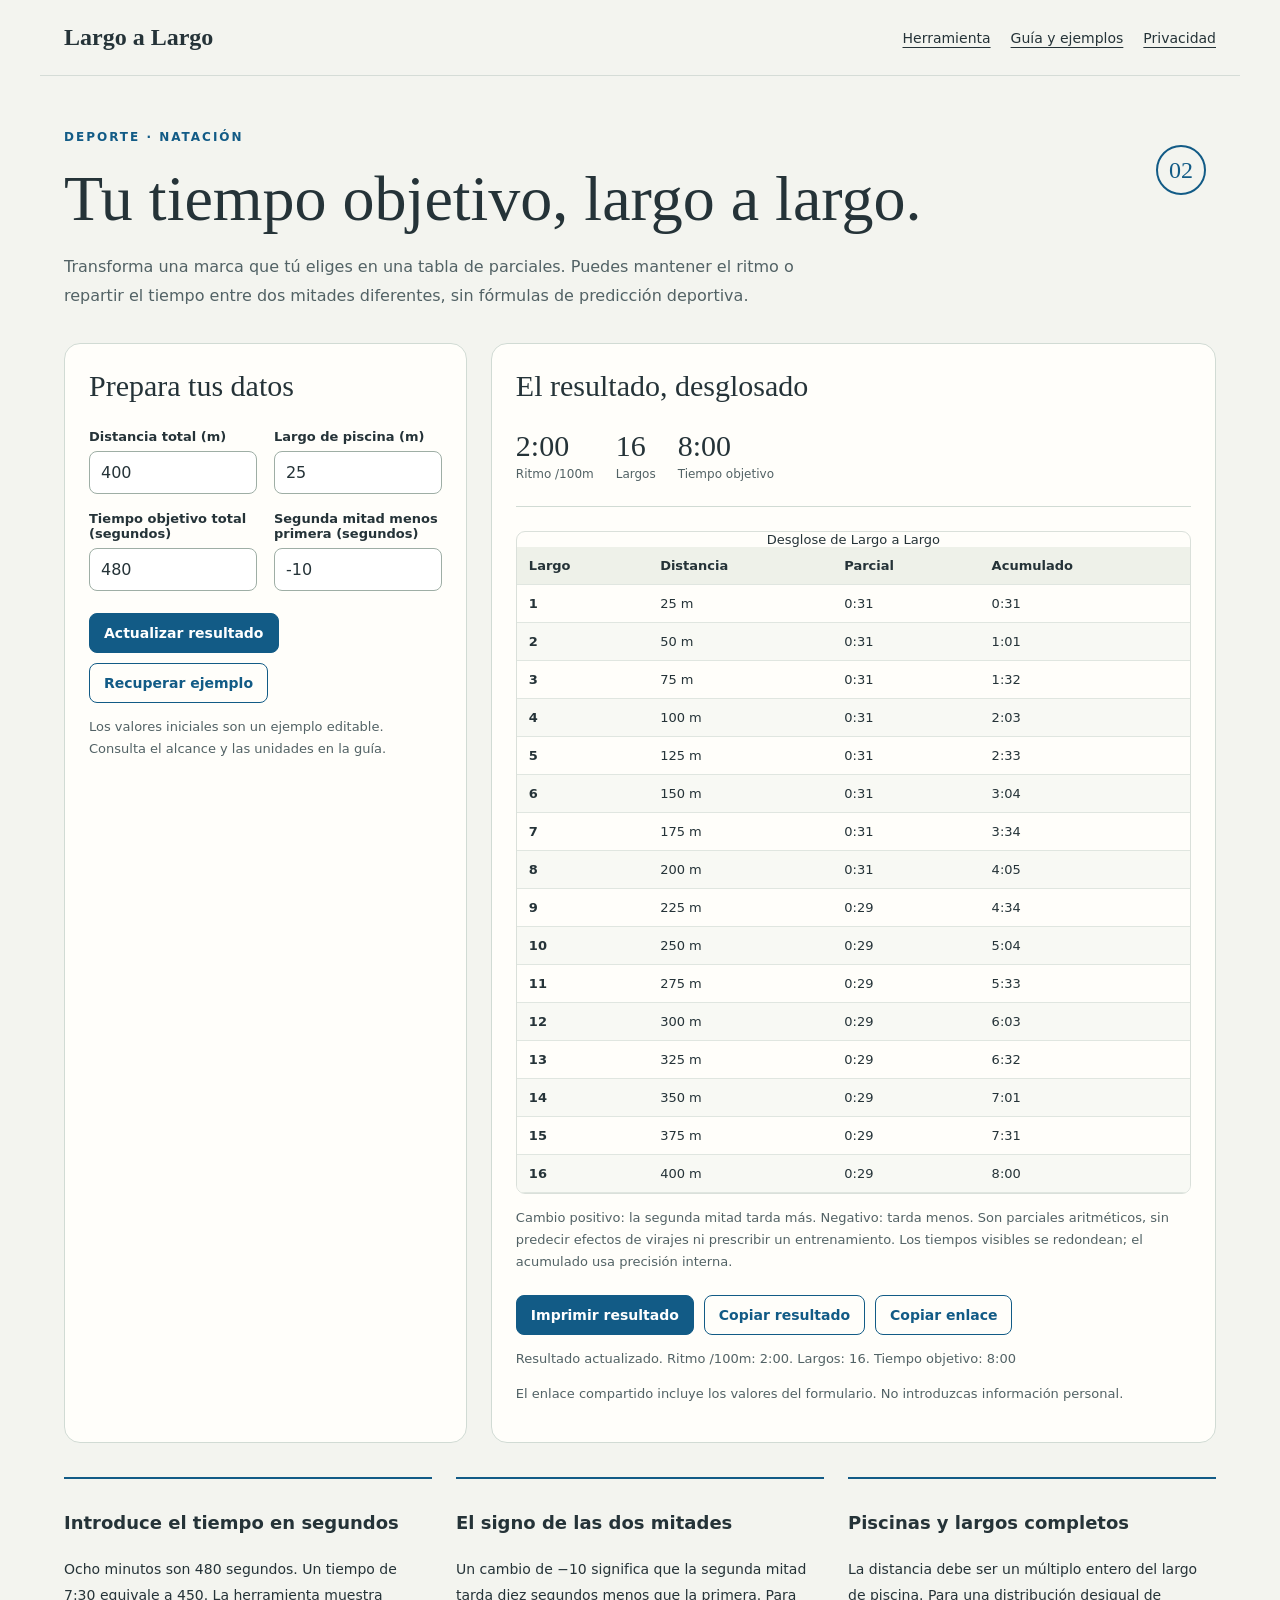
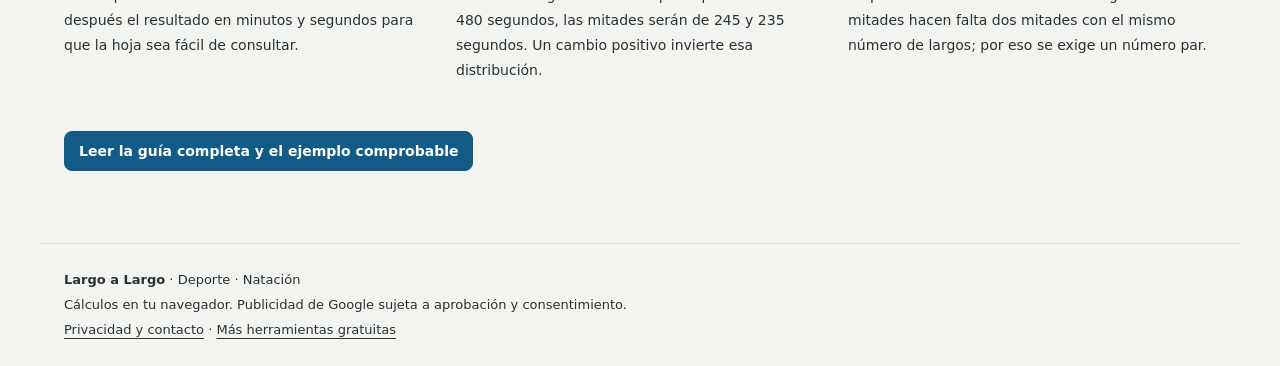
==== index.html @ 36889a84 "Publicar Largo a Largo completa" ====
<!doctype html><html lang="es"><head><meta charset="utf-8"><meta name="viewport" content="width=device-width,initial-scale=1"><meta name="theme-color" content="#125b86"><title>Calculadora de parciales de natación por largo y dos mitades | Largo a Largo</title><meta name="description" content="Convierte un tiempo objetivo de natación en parciales por largo de piscina. Reparte las dos mitades a ritmos distintos y prepara una tabla imprimible."><link rel="canonical" href="https://ilga25.github.io/largo-a-largo/"><link rel="icon" href="favicon.svg" type="image/svg+xml"><link rel="stylesheet" href="style.css"><style>:root{--accent:#125b86}</style><script async src="https://pagead2.googlesyndication.com/pagead/js/adsbygoogle.js?client=ca-pub-2632653491273997" crossorigin="anonymous"></script><script src="privacy-options.js" defer></script><script src="math.js" defer></script><script src="app.js" defer></script><script id="tool-config" type="application/json">{"slug": "largo-a-largo", "name": "Largo a Largo", "kind": "swim", "category": "Deporte · Natación", "color": "#125b86", "title": "Calculadora de parciales de natación por largo y dos mitades", "description": "Convierte un tiempo objetivo de natación en parciales por largo de piscina. Reparte las dos mitades a ritmos distintos y prepara una tabla imprimible.", "hero": "Tu tiempo objetivo, largo a largo.", "intro": "Transforma una marca que tú eliges en una tabla de parciales. Puedes mantener el ritmo o repartir el tiempo entre dos mitades diferentes, sin fórmulas de predicción deportiva.", "fields": [["distance", "Distancia total (m)", 400, 25, 10000, 25], ["pool", "Largo de piscina (m)", 25, 10, 100, 1], ["seconds", "Tiempo objetivo total (segundos)", 480, 10, 36000, 1], ["change", "Segunda mitad menos primera (segundos)", -10, -50, 50, 1]], "guide": [["Introduce el tiempo en segundos", "Ocho minutos son 480 segundos. Un tiempo de 7:30 equivale a 450. La herramienta muestra después el resultado en minutos y segundos para que la hoja sea fácil de consultar."], ["El signo de las dos mitades", "Un cambio de −10 significa que la segunda mitad tarda diez segundos menos que la primera. Para 480 segundos, las mitades serán de 245 y 235 segundos. Un cambio positivo invierte esa distribución."], ["Piscinas y largos completos", "La distancia debe ser un múltiplo entero del largo de piscina. Para una distribución desigual de mitades hacen falta dos mitades con el mismo número de largos; por eso se exige un número par."], ["Lo que no predice", "No convierte una marca entre piscina corta y larga, ni estima el efecto de virajes, salida, neopreno o fatiga. Tampoco recomienda intensidad o frecuencia de entrenamiento: solamente distribuye el tiempo que has introducido."], ["Ejemplo comprobable", "400 metros en ocho minutos dan un ritmo medio de 2:00 por 100 metros. En piscina de 25 metros son dieciséis largos. A ritmo uniforme cada largo dura treinta segundos y cada cien metros suma dos minutos."]]}</script><script type="application/ld+json">{"@context": "https://schema.org", "@type": "WebApplication", "name": "Largo a Largo", "url": "https://ilga25.github.io/largo-a-largo/", "description": "Convierte un tiempo objetivo de natación en parciales por largo de piscina. Reparte las dos mitades a ritmos distintos y prepara una tabla imprimible.", "inLanguage": "es", "operatingSystem": "Any", "applicationCategory": "UtilitiesApplication", "offers": {"@type": "Offer", "price": "0", "priceCurrency": "EUR"}}</script></head><body><a href="#main" class="skip">Saltar al contenido</a><header><a href="./">Largo a Largo</a><nav aria-label="Principal"><a href="./">Herramienta</a><a href="guia.html">Guía y ejemplos</a><a href="privacidad.html">Privacidad</a></nav></header><main id="main"><section class="hero"><div class="badge" aria-hidden="true">02</div><p class="eyebrow">Deporte · Natación</p><h1>Tu tiempo objetivo, largo a largo.</h1><p class="intro">Transforma una marca que tú eliges en una tabla de parciales. Puedes mantener el ritmo o repartir el tiempo entre dos mitades diferentes, sin fórmulas de predicción deportiva.</p></section><div class="workspace"><section class="panel inputs"><h2>Prepara tus datos</h2><form id="form"><div class="fields"><label class="field">Distancia total (m)<input id="distance" type="number" min="25" max="10000" step="25" value="400" required></label><label class="field">Largo de piscina (m)<input id="pool" type="number" min="10" max="100" step="1" value="25" required></label><label class="field">Tiempo objetivo total (segundos)<input id="seconds" type="number" min="10" max="36000" step="1" value="480" required></label><label class="field">Segunda mitad menos primera (segundos)<input id="change" type="number" min="-50" max="50" step="1" value="-10" required></label></div><div class="actions"><button type="submit">Actualizar resultado</button><button id="reset" class="secondary" type="button">Recuperar ejemplo</button></div></form><p class="small">Los valores iniciales son un ejemplo editable. Consulta el alcance y las unidades en la guía.</p></section><section class="panel output"><h2>El resultado, desglosado</h2><noscript>Activa JavaScript para utilizar la herramienta. La guía se puede consultar sin JavaScript.</noscript><p id="error" role="alert" hidden></p><div id="result"><div id="metrics" class="metrics"></div><div class="table-wrap"><table><caption>Desglose de Largo a Largo</caption><thead><tr id="head-row"></tr></thead><tbody id="body-rows"></tbody></table></div><p id="note" class="small"></p></div><div class="actions"><button id="print" type="button">Imprimir resultado</button><button id="copy" type="button" class="secondary">Copiar resultado</button><button id="share" type="button" class="secondary">Copiar enlace</button></div><p id="feedback" role="status" class="small"></p><textarea id="copy-field" aria-label="Contenido para copiar" readonly hidden></textarea><p id="status" role="status" class="small"></p><p class="small share-note">El enlace compartido incluye los valores del formulario. No introduzcas información personal.</p></section></div><section class="cards"><article><h3>Introduce el tiempo en segundos</h3><p>Ocho minutos son 480 segundos. Un tiempo de 7:30 equivale a 450. La herramienta muestra después el resultado en minutos y segundos para que la hoja sea fácil de consultar.</p></article><article><h3>El signo de las dos mitades</h3><p>Un cambio de −10 significa que la segunda mitad tarda diez segundos menos que la primera. Para 480 segundos, las mitades serán de 245 y 235 segundos. Un cambio positivo invierte esa distribución.</p></article><article><h3>Piscinas y largos completos</h3><p>La distancia debe ser un múltiplo entero del largo de piscina. Para una distribución desigual de mitades hacen falta dos mitades con el mismo número de largos; por eso se exige un número par.</p></article></section><p class="guide-link"><a class="button" href="guia.html">Leer la guía completa y el ejemplo comprobable</a></p></main><footer><strong>Largo a Largo</strong> · Deporte · Natación<br>Cálculos en tu navegador. Publicidad de Google sujeta a aprobación y consentimiento.<br><a href="privacidad.html">Privacidad y contacto</a> · <a href="https://ilga25.github.io/herramientas.html">Más herramientas gratuitas</a><div><button type="button" id="privacy-options" class="secondary" hidden>Opciones de privacidad</button></div></footer></body></html>
---- style.css ----
:root{font-family:system-ui,sans-serif;color:#253338;background:#f3f4ef;font-synthesis:none;--accent:#155e63}*{box-sizing:border-box}body{margin:0}a{color:inherit;text-underline-offset:4px}header,main,footer{max-width:1200px;margin:auto;padding:24px}header{display:flex;justify-content:space-between;align-items:center;gap:20px;border-bottom:1px solid #d5dcd7}header>a{font:700 24px Georgia,serif;text-decoration:none}nav{display:flex;flex-wrap:wrap;gap:20px;font-size:14px}.eyebrow{text-transform:uppercase;letter-spacing:2px;font-size:12px;color:var(--accent);font-weight:750;margin-top:30px}h1{font:clamp(40px,5vw,65px)/1.08 Georgia,serif;font-weight:400;max-width:900px;margin:20px 0}h2{font:30px/1.2 Georgia,serif}h3{font-size:18px}.intro{max-width:760px;line-height:1.8;color:#526265}.hero{position:relative;padding-right:70px}.badge{position:absolute;right:10px;top:15px;width:50px;height:50px;border:2px solid var(--accent);color:var(--accent);border-radius:50%;display:grid;place-items:center;font:24px Georgia,serif}.workspace{display:grid;grid-template-columns:minmax(300px,.75fr) minmax(430px,1.35fr);gap:24px;margin:32px 0}.panel{min-width:0;background:#fffefa;border:1px solid #d1dbd4;border-radius:16px;padding:24px}.panel h2{margin-top:0}.fields{display:grid;grid-template-columns:1fr 1fr;gap:17px}.field{font-size:13px;font-weight:650;display:block}.field input,.field select,.field textarea{display:block;width:100%;min-width:0;margin:7px 0 0;border:1px solid #9eaea5;border-radius:8px;background:white;font:16px system-ui;color:#253338;padding:11px}.field textarea{min-height:240px;resize:vertical;font:14px/1.6 ui-monospace,monospace}.text-field{grid-column:1/-1}input:focus,textarea:focus,button:focus-visible{outline:3px solid color-mix(in srgb,var(--accent) 35%,white);outline-offset:2px}.actions{display:flex;gap:10px;flex-wrap:wrap;margin-top:22px}button,.button{border:1px solid var(--accent);border-radius:8px;background:var(--accent);color:white;padding:11px 14px;font:600 14px system-ui;cursor:pointer;text-decoration:none;display:inline-block}button.secondary{background:transparent;color:var(--accent)}button:disabled{opacity:.45;cursor:default}.small{font-size:13px;line-height:1.7;color:#526265}.metrics{display:flex;flex-wrap:wrap;gap:22px;padding:0 0 24px;border-bottom:1px solid #d1dbd4;margin-bottom:24px}.metrics div{max-width:100%}.metrics strong{display:block;font:30px Georgia,serif;overflow-wrap:anywhere}.metrics span{font-size:12px;color:#526265}.table-wrap{overflow:auto;max-height:680px;border:1px solid #dae0da;border-radius:9px}table{border-collapse:collapse;width:100%;font-size:13px}th,td{border-bottom:1px solid #e0e6e0;padding:11px 12px;text-align:left;vertical-align:top}thead{background:#eef1e9;position:sticky;top:0}tbody th{font-weight:600}tbody tr:nth-child(even){background:#f8f9f4}td{white-space:pre-wrap;overflow-wrap:anywhere;max-width:500px}#error{background:#fbece3;color:#833e20;border-left:4px solid #af5b32;padding:18px;line-height:1.6}#copy-field{width:100%;min-height:100px;font:13px monospace}.reading{max-width:790px;line-height:1.85}.reading h2{margin-top:34px}.cards{display:grid;grid-template-columns:repeat(3,1fr);gap:24px;margin:34px 0}.cards article{border-top:2px solid var(--accent);padding-top:10px;font-size:14px;line-height:1.8}footer{border-top:1px solid #d5dcd7;margin-top:32px;font-size:13px;line-height:1.9}.skip{position:absolute;top:-100px}.skip:focus{top:10px;background:white;padding:14px;z-index:10}[hidden]{display:none!important}.prompt-tool .workspace{grid-template-columns:1fr}.prompt-tool .fields{grid-template-columns:1fr 1fr}.prompt-tool .text-field{grid-column:auto}.prompt-tool .table-wrap td:last-child{min-width:280px;max-width:750px;font-family:ui-monospace,monospace}.prompt-tool .table-wrap{max-height:800px}@media(max-width:850px){.workspace{grid-template-columns:1fr}.cards{grid-template-columns:1fr}.prompt-tool .fields{grid-template-columns:1fr}.hero{padding-right:0}.badge{display:none}header{align-items:flex-start;flex-direction:column}h1{font-size:43px}}@media(max-width:420px){header,main,footer{padding:18px}.panel{padding:17px}.fields{grid-template-columns:1fr}nav{gap:14px}}@media print{body{background:white}header,footer,.hero,.inputs,.actions,.small.share-note,.cards,#feedback,#copy-field,.guide-link{display:none}.workspace{display:block}.panel{border:0;padding:0}.table-wrap{max-height:none;overflow:visible;border:0}thead{position:static}tr{break-inside:avoid}table{font-size:10px}main{padding:0}.metrics strong{font-size:24px}}
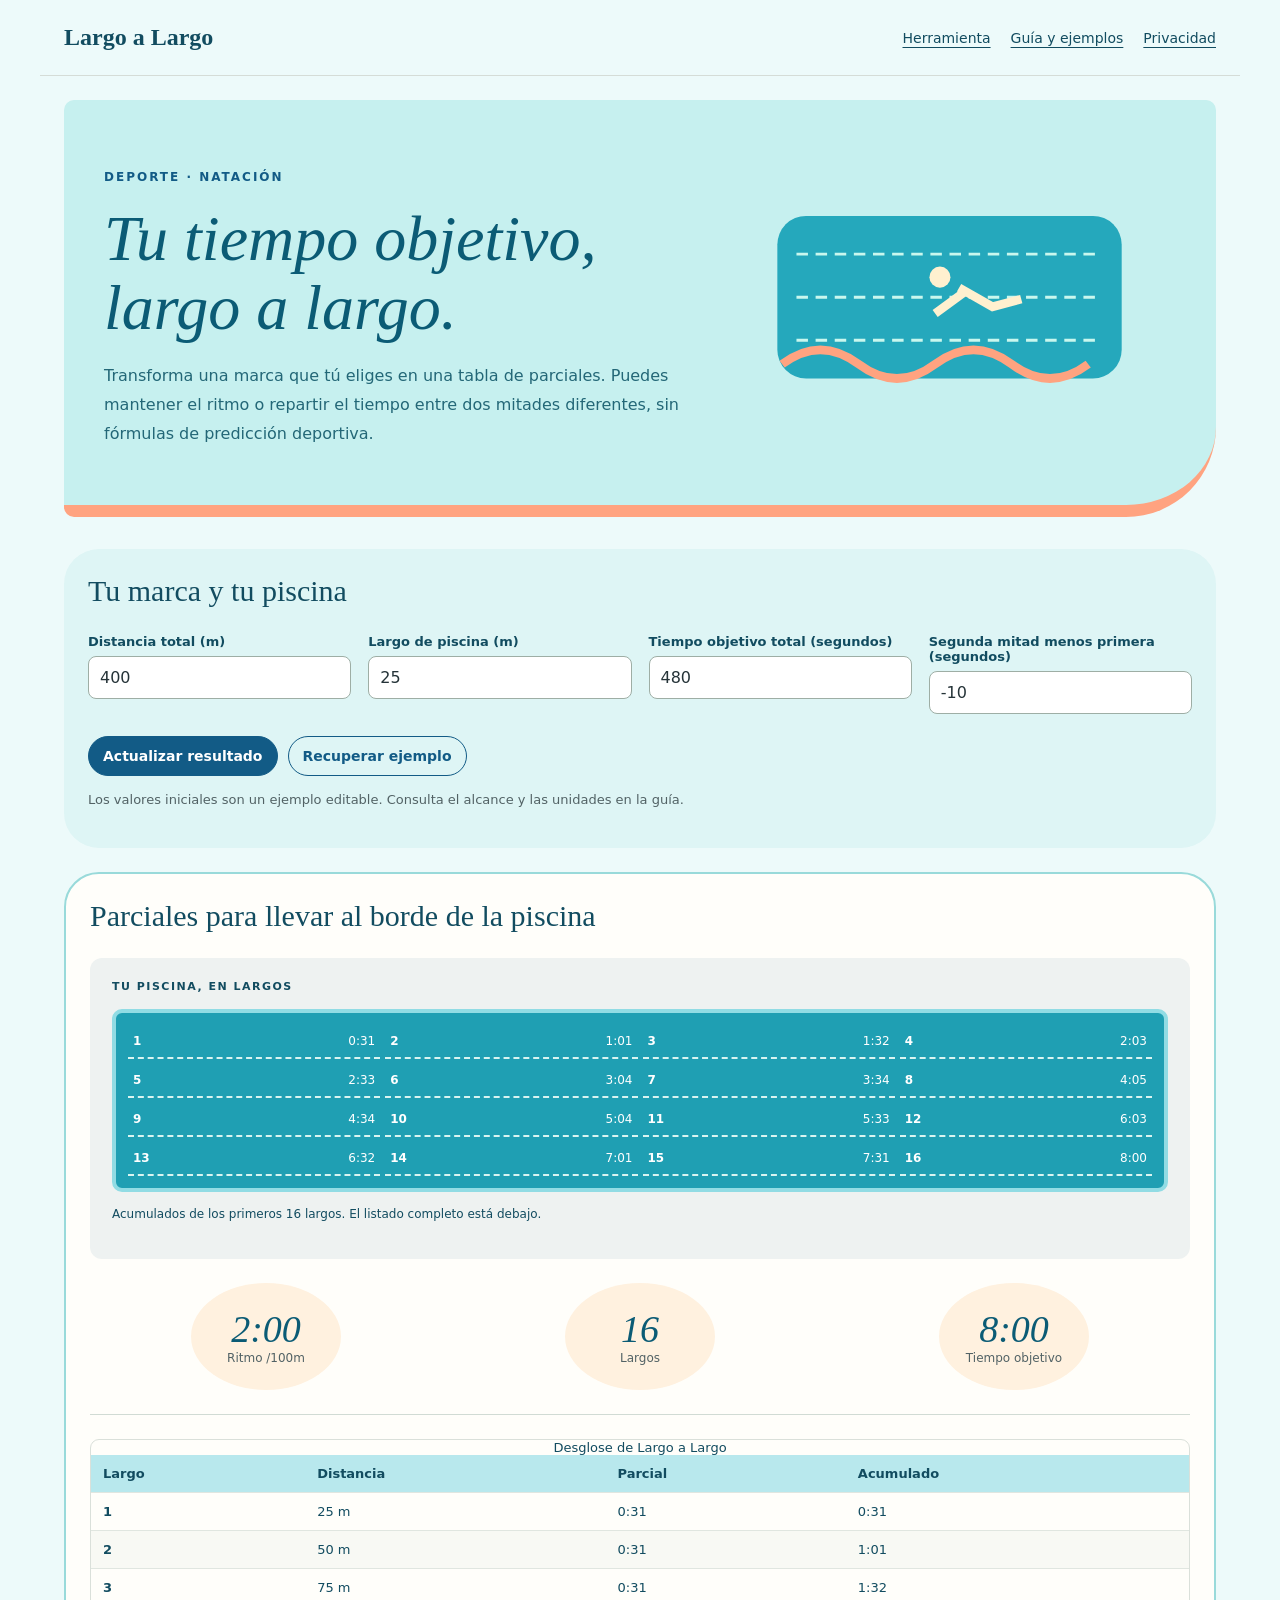
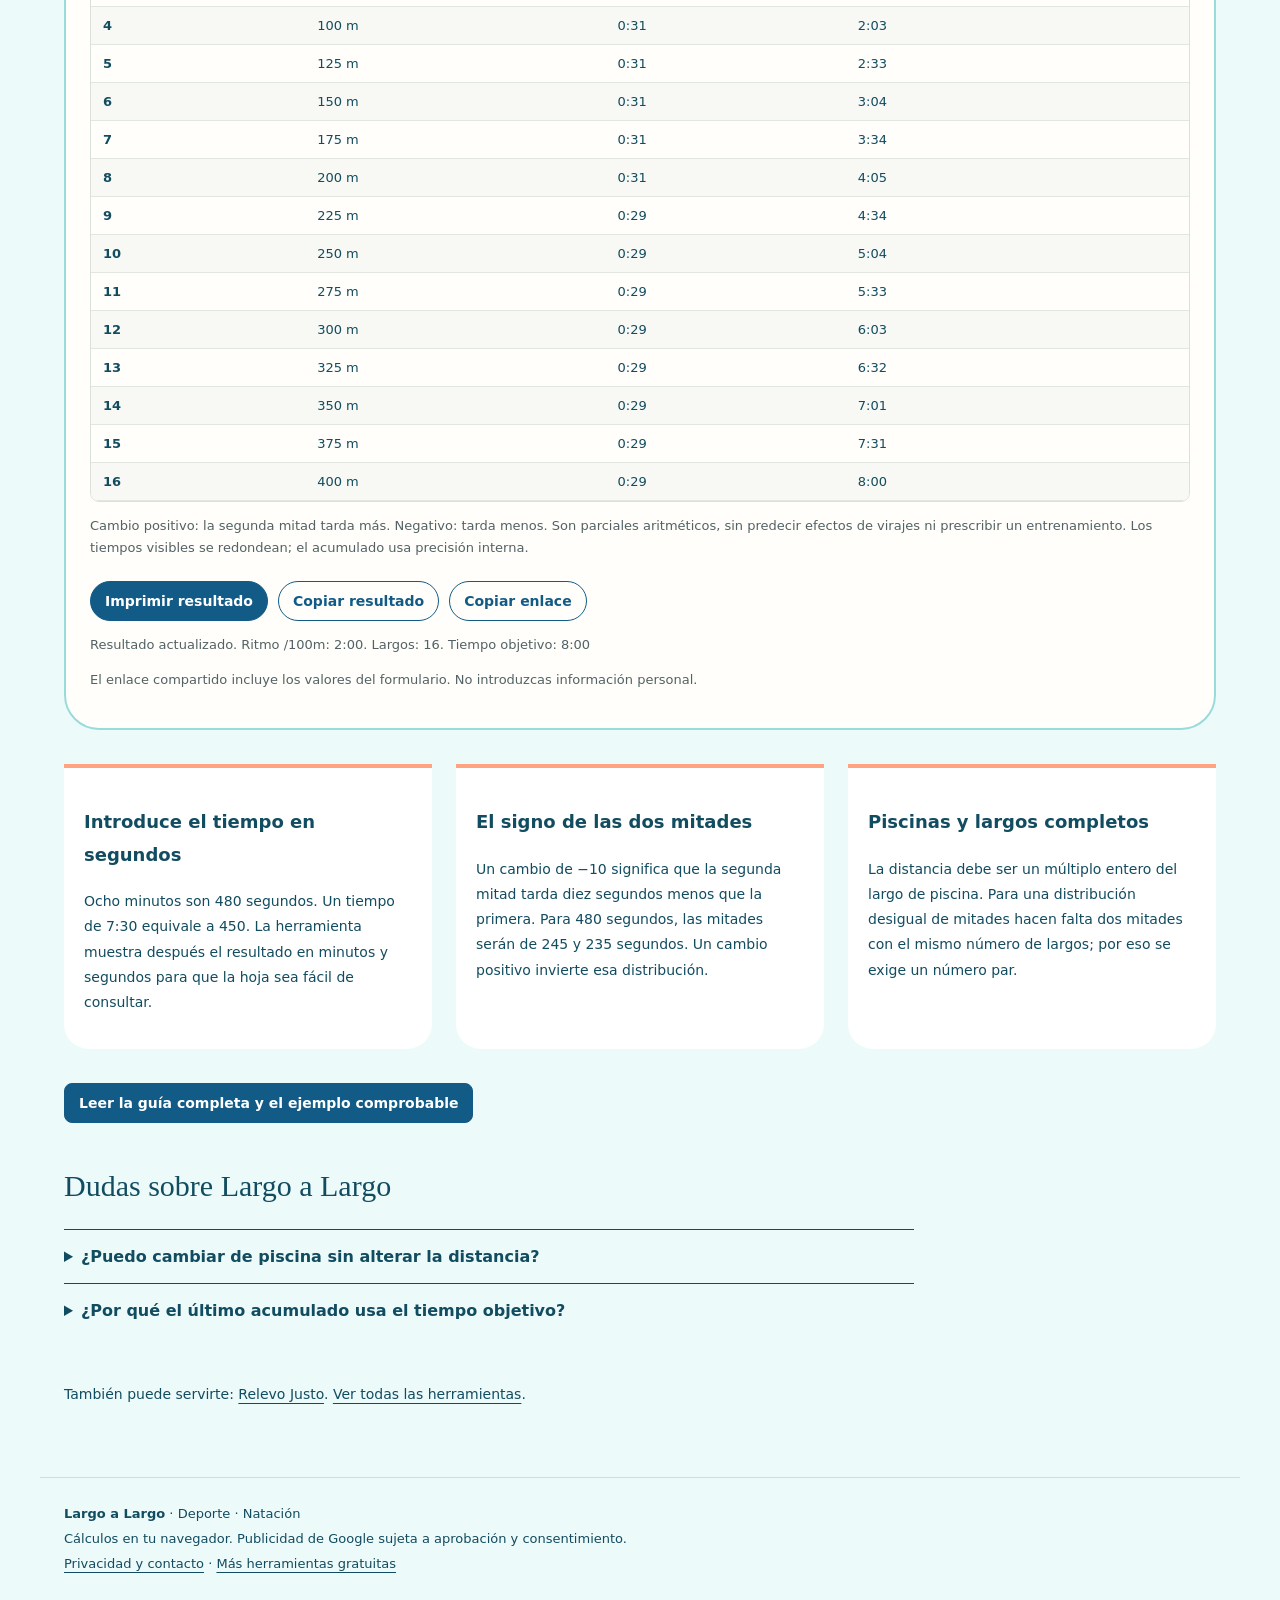
==== commit 510720b0: "Identidad visual y SEO de Largo a Largo" ====
--- a/index.html
+++ b/index.html
@@ -1 +1 @@
-<!doctype html><html lang="es"><head><meta charset="utf-8"><meta name="viewport" content="width=device-width,initial-scale=1"><meta name="theme-color" content="#125b86"><title>Calculadora de parciales de natación por largo y dos mitades | Largo a Largo</title><meta name="description" content="Convierte un tiempo objetivo de natación en parciales por largo de piscina. Reparte las dos mitades a ritmos distintos y prepara una tabla imprimible."><link rel="canonical" href="https://ilga25.github.io/largo-a-largo/"><link rel="icon" href="favicon.svg" type="image/svg+xml"><link rel="stylesheet" href="style.css"><style>:root{--accent:#125b86}</style><script async src="https://pagead2.googlesyndication.com/pagead/js/adsbygoogle.js?client=ca-pub-2632653491273997" crossorigin="anonymous"></script><script src="privacy-options.js" defer></script><script src="math.js" defer></script><script src="app.js" defer></script><script id="tool-config" type="application/json">{"slug": "largo-a-largo", "name": "Largo a Largo", "kind": "swim", "category": "Deporte · Natación", "color": "#125b86", "title": "Calculadora de parciales de natación por largo y dos mitades", "description": "Convierte un tiempo objetivo de natación en parciales por largo de piscina. Reparte las dos mitades a ritmos distintos y prepara una tabla imprimible.", "hero": "Tu tiempo objetivo, largo a largo.", "intro": "Transforma una marca que tú eliges en una tabla de parciales. Puedes mantener el ritmo o repartir el tiempo entre dos mitades diferentes, sin fórmulas de predicción deportiva.", "fields": [["distance", "Distancia total (m)", 400, 25, 10000, 25], ["pool", "Largo de piscina (m)", 25, 10, 100, 1], ["seconds", "Tiempo objetivo total (segundos)", 480, 10, 36000, 1], ["change", "Segunda mitad menos primera (segundos)", -10, -50, 50, 1]], "guide": [["Introduce el tiempo en segundos", "Ocho minutos son 480 segundos. Un tiempo de 7:30 equivale a 450. La herramienta muestra después el resultado en minutos y segundos para que la hoja sea fácil de consultar."], ["El signo de las dos mitades", "Un cambio de −10 significa que la segunda mitad tarda diez segundos menos que la primera. Para 480 segundos, las mitades serán de 245 y 235 segundos. Un cambio positivo invierte esa distribución."], ["Piscinas y largos completos", "La distancia debe ser un múltiplo entero del largo de piscina. Para una distribución desigual de mitades hacen falta dos mitades con el mismo número de largos; por eso se exige un número par."], ["Lo que no predice", "No convierte una marca entre piscina corta y larga, ni estima el efecto de virajes, salida, neopreno o fatiga. Tampoco recomienda intensidad o frecuencia de entrenamiento: solamente distribuye el tiempo que has introducido."], ["Ejemplo comprobable", "400 metros en ocho minutos dan un ritmo medio de 2:00 por 100 metros. En piscina de 25 metros son dieciséis largos. A ritmo uniforme cada largo dura treinta segundos y cada cien metros suma dos minutos."]]}</script><script type="application/ld+json">{"@context": "https://schema.org", "@type": "WebApplication", "name": "Largo a Largo", "url": "https://ilga25.github.io/largo-a-largo/", "description": "Convierte un tiempo objetivo de natación en parciales por largo de piscina. Reparte las dos mitades a ritmos distintos y prepara una tabla imprimible.", "inLanguage": "es", "operatingSystem": "Any", "applicationCategory": "UtilitiesApplication", "offers": {"@type": "Offer", "price": "0", "priceCurrency": "EUR"}}</script></head><body><a href="#main" class="skip">Saltar al contenido</a><header><a href="./">Largo a Largo</a><nav aria-label="Principal"><a href="./">Herramienta</a><a href="guia.html">Guía y ejemplos</a><a href="privacidad.html">Privacidad</a></nav></header><main id="main"><section class="hero"><div class="badge" aria-hidden="true">02</div><p class="eyebrow">Deporte · Natación</p><h1>Tu tiempo objetivo, largo a largo.</h1><p class="intro">Transforma una marca que tú eliges en una tabla de parciales. Puedes mantener el ritmo o repartir el tiempo entre dos mitades diferentes, sin fórmulas de predicción deportiva.</p></section><div class="workspace"><section class="panel inputs"><h2>Prepara tus datos</h2><form id="form"><div class="fields"><label class="field">Distancia total (m)<input id="distance" type="number" min="25" max="10000" step="25" value="400" required></label><label class="field">Largo de piscina (m)<input id="pool" type="number" min="10" max="100" step="1" value="25" required></label><label class="field">Tiempo objetivo total (segundos)<input id="seconds" type="number" min="10" max="36000" step="1" value="480" required></label><label class="field">Segunda mitad menos primera (segundos)<input id="change" type="number" min="-50" max="50" step="1" value="-10" required></label></div><div class="actions"><button type="submit">Actualizar resultado</button><button id="reset" class="secondary" type="button">Recuperar ejemplo</button></div></form><p class="small">Los valores iniciales son un ejemplo editable. Consulta el alcance y las unidades en la guía.</p></section><section class="panel output"><h2>El resultado, desglosado</h2><noscript>Activa JavaScript para utilizar la herramienta. La guía se puede consultar sin JavaScript.</noscript><p id="error" role="alert" hidden></p><div id="result"><div id="metrics" class="metrics"></div><div class="table-wrap"><table><caption>Desglose de Largo a Largo</caption><thead><tr id="head-row"></tr></thead><tbody id="body-rows"></tbody></table></div><p id="note" class="small"></p></div><div class="actions"><button id="print" type="button">Imprimir resultado</button><button id="copy" type="button" class="secondary">Copiar resultado</button><button id="share" type="button" class="secondary">Copiar enlace</button></div><p id="feedback" role="status" class="small"></p><textarea id="copy-field" aria-label="Contenido para copiar" readonly hidden></textarea><p id="status" role="status" class="small"></p><p class="small share-note">El enlace compartido incluye los valores del formulario. No introduzcas información personal.</p></section></div><section class="cards"><article><h3>Introduce el tiempo en segundos</h3><p>Ocho minutos son 480 segundos. Un tiempo de 7:30 equivale a 450. La herramienta muestra después el resultado en minutos y segundos para que la hoja sea fácil de consultar.</p></article><article><h3>El signo de las dos mitades</h3><p>Un cambio de −10 significa que la segunda mitad tarda diez segundos menos que la primera. Para 480 segundos, las mitades serán de 245 y 235 segundos. Un cambio positivo invierte esa distribución.</p></article><article><h3>Piscinas y largos completos</h3><p>La distancia debe ser un múltiplo entero del largo de piscina. Para una distribución desigual de mitades hacen falta dos mitades con el mismo número de largos; por eso se exige un número par.</p></article></section><p class="guide-link"><a class="button" href="guia.html">Leer la guía completa y el ejemplo comprobable</a></p></main><footer><strong>Largo a Largo</strong> · Deporte · Natación<br>Cálculos en tu navegador. Publicidad de Google sujeta a aprobación y consentimiento.<br><a href="privacidad.html">Privacidad y contacto</a> · <a href="https://ilga25.github.io/herramientas.html">Más herramientas gratuitas</a><div><button type="button" id="privacy-options" class="secondary" hidden>Opciones de privacidad</button></div></footer></body></html>+<!doctype html><html lang="es"><head><meta charset="utf-8"><meta name="viewport" content="width=device-width,initial-scale=1"><meta name="theme-color" content="#125b86"><title>Calculadora de parciales de natación por largo y dos mitades | Largo a Largo</title><meta name="description" content="Convierte un tiempo objetivo de natación en parciales por largo de piscina. Reparte las dos mitades a ritmos distintos y prepara una tabla imprimible."><link rel="canonical" href="https://ilga25.github.io/largo-a-largo/"><link rel="icon" href="favicon.svg" type="image/svg+xml"><link rel="stylesheet" href="style.css"><style>:root{--accent:#125b86}</style><script async src="https://pagead2.googlesyndication.com/pagead/js/adsbygoogle.js?client=ca-pub-2632653491273997" crossorigin="anonymous"></script><script src="privacy-options.js" defer></script><script src="math.js" defer></script><script src="app.js" defer></script><script id="tool-config" type="application/json">{"slug": "largo-a-largo", "name": "Largo a Largo", "kind": "swim", "category": "Deporte · Natación", "color": "#125b86", "title": "Calculadora de parciales de natación por largo y dos mitades", "description": "Convierte un tiempo objetivo de natación en parciales por largo de piscina. Reparte las dos mitades a ritmos distintos y prepara una tabla imprimible.", "hero": "Tu tiempo objetivo, largo a largo.", "intro": "Transforma una marca que tú eliges en una tabla de parciales. Puedes mantener el ritmo o repartir el tiempo entre dos mitades diferentes, sin fórmulas de predicción deportiva.", "fields": [["distance", "Distancia total (m)", 400, 25, 10000, 25], ["pool", "Largo de piscina (m)", 25, 10, 100, 1], ["seconds", "Tiempo objetivo total (segundos)", 480, 10, 36000, 1], ["change", "Segunda mitad menos primera (segundos)", -10, -50, 50, 1]], "guide": [["Introduce el tiempo en segundos", "Ocho minutos son 480 segundos. Un tiempo de 7:30 equivale a 450. La herramienta muestra después el resultado en minutos y segundos para que la hoja sea fácil de consultar."], ["El signo de las dos mitades", "Un cambio de −10 significa que la segunda mitad tarda diez segundos menos que la primera. Para 480 segundos, las mitades serán de 245 y 235 segundos. Un cambio positivo invierte esa distribución."], ["Piscinas y largos completos", "La distancia debe ser un múltiplo entero del largo de piscina. Para una distribución desigual de mitades hacen falta dos mitades con el mismo número de largos; por eso se exige un número par."], ["Lo que no predice", "No convierte una marca entre piscina corta y larga, ni estima el efecto de virajes, salida, neopreno o fatiga. Tampoco recomienda intensidad o frecuencia de entrenamiento: solamente distribuye el tiempo que has introducido."], ["Ejemplo comprobable", "400 metros en ocho minutos dan un ritmo medio de 2:00 por 100 metros. En piscina de 25 metros son dieciséis largos. A ritmo uniforme cada largo dura treinta segundos y cada cien metros suma dos minutos."]]}</script><script type="application/ld+json">{"@context": "https://schema.org", "@type": "WebApplication", "name": "Largo a Largo", "url": "https://ilga25.github.io/largo-a-largo/", "description": "Convierte un tiempo objetivo de natación en parciales por largo de piscina. Reparte las dos mitades a ritmos distintos y prepara una tabla imprimible.", "inLanguage": "es", "operatingSystem": "Any", "applicationCategory": "UtilitiesApplication", "offers": {"@type": "Offer", "price": "0", "priceCurrency": "EUR"}}</script><meta property="og:type" content="website"><meta property="og:locale" content="es_ES"><meta property="og:url" content="https://ilga25.github.io/largo-a-largo/"><meta property="og:title" content="Calculadora de parciales de natación por largo y dos mitades | Largo a Largo"><meta name="twitter:card" content="summary"><meta property="og:description" content="Convierte un tiempo objetivo de natación en parciales por largo de piscina. Reparte las dos mitades a ritmos distintos y prepara una tabla imprimible."></head><body class="theme-swim"><a href="#main" class="skip">Saltar al contenido</a><header><a href="./">Largo a Largo</a><nav aria-label="Principal"><a href="./">Herramienta</a><a href="guia.html">Guía y ejemplos</a><a href="privacidad.html">Privacidad</a></nav></header><main id="main"><section class="hero"><div class="hero-copy"><p class="eyebrow">Deporte · Natación</p><h1>Tu tiempo objetivo, largo a largo.</h1><p class="intro">Transforma una marca que tú eliges en una tabla de parciales. Puedes mantener el ritmo o repartir el tiempo entre dos mitades diferentes, sin fórmulas de predicción deportiva.</p></div><div class="brand-art" aria-hidden="true"><svg viewBox="0 0 400 230"><rect x="20" y="25" width="360" height="170" rx="30" fill="#25a8bc"/><path d="M40 65h320M40 110h320M40 155h320" stroke="#c9f7ee" stroke-width="3" stroke-dasharray="12 8"/><path d="M25 180q40-30 80 0t80 0t80 0t80 0" fill="none" stroke="#ffa380" stroke-width="9"/><circle cx="190" cy="89" r="11" fill="#fff0cf"/><path d="M210 100l35 20 30-8M215 105l-30 22" stroke="#fff0cf" stroke-width="9" fill="none"/></svg></div></section><div class="workspace"><section class="panel inputs"><h2>Tu marca y tu piscina</h2><form id="form"><div class="fields"><label class="field">Distancia total (m)<input id="distance" type="number" min="25" max="10000" step="25" value="400" required></label><label class="field">Largo de piscina (m)<input id="pool" type="number" min="10" max="100" step="1" value="25" required></label><label class="field">Tiempo objetivo total (segundos)<input id="seconds" type="number" min="10" max="36000" step="1" value="480" required></label><label class="field">Segunda mitad menos primera (segundos)<input id="change" type="number" min="-50" max="50" step="1" value="-10" required></label></div><div class="actions"><button type="submit">Actualizar resultado</button><button id="reset" class="secondary" type="button">Recuperar ejemplo</button></div></form><p class="small">Los valores iniciales son un ejemplo editable. Consulta el alcance y las unidades en la guía.</p></section><section class="panel output"><h2>Parciales para llevar al borde de la piscina</h2><noscript>Activa JavaScript para utilizar la herramienta. La guía se puede consultar sin JavaScript.</noscript><p id="error" role="alert" hidden></p><div id="result"><div id="feature-viz"></div><div id="metrics" class="metrics"></div><div class="table-wrap"><table><caption>Desglose de Largo a Largo</caption><thead><tr id="head-row"></tr></thead><tbody id="body-rows"></tbody></table></div><p id="note" class="small"></p></div><div class="actions"><button id="print" type="button">Imprimir resultado</button><button id="copy" type="button" class="secondary">Copiar resultado</button><button id="share" type="button" class="secondary">Copiar enlace</button></div><p id="feedback" role="status" class="small"></p><textarea id="copy-field" aria-label="Contenido para copiar" readonly hidden></textarea><p id="status" role="status" class="small"></p><p class="small share-note">El enlace compartido incluye los valores del formulario. No introduzcas información personal.</p></section></div><section class="cards"><article><h3>Introduce el tiempo en segundos</h3><p>Ocho minutos son 480 segundos. Un tiempo de 7:30 equivale a 450. La herramienta muestra después el resultado en minutos y segundos para que la hoja sea fácil de consultar.</p></article><article><h3>El signo de las dos mitades</h3><p>Un cambio de −10 significa que la segunda mitad tarda diez segundos menos que la primera. Para 480 segundos, las mitades serán de 245 y 235 segundos. Un cambio positivo invierte esa distribución.</p></article><article><h3>Piscinas y largos completos</h3><p>La distancia debe ser un múltiplo entero del largo de piscina. Para una distribución desigual de mitades hacen falta dos mitades con el mismo número de largos; por eso se exige un número par.</p></article></section><p class="guide-link"><a class="button" href="guia.html">Leer la guía completa y el ejemplo comprobable</a></p><!-- EXTRA IDENTIDAD --><section class="faq-custom"><h2>Dudas sobre Largo a Largo</h2><details><summary>¿Puedo cambiar de piscina sin alterar la distancia?</summary><p>Sí, si la distancia contiene largos completos. Los parciales se recalculan; no se predice una nueva marca.</p></details><details><summary>¿Por qué el último acumulado usa el tiempo objetivo?</summary><p>Los parciales se calculan con precisión interna. Cada tiempo visible se redondea, por lo que sumar los valores impresos puede dar una pequeña diferencia.</p></details></section><p class="related-tool">También puede servirte: <a href="https://ilga25.github.io/relevo-justo/">Relevo Justo</a>. <a href="https://ilga25.github.io/herramientas.html">Ver todas las herramientas</a>.</p><!-- FIN EXTRA IDENTIDAD --></main><footer><strong>Largo a Largo</strong> · Deporte · Natación<br>Cálculos en tu navegador. Publicidad de Google sujeta a aprobación y consentimiento.<br><a href="privacidad.html">Privacidad y contacto</a> · <a href="https://ilga25.github.io/herramientas.html">Más herramientas gratuitas</a><div><button type="button" id="privacy-options" class="secondary" hidden>Opciones de privacidad</button></div></footer></body></html>
--- a/style.css
+++ b/style.css
@@ -1 +1,10 @@
-:root{font-family:system-ui,sans-serif;color:#253338;background:#f3f4ef;font-synthesis:none;--accent:#155e63}*{box-sizing:border-box}body{margin:0}a{color:inherit;text-underline-offset:4px}header,main,footer{max-width:1200px;margin:auto;padding:24px}header{display:flex;justify-content:space-between;align-items:center;gap:20px;border-bottom:1px solid #d5dcd7}header>a{font:700 24px Georgia,serif;text-decoration:none}nav{display:flex;flex-wrap:wrap;gap:20px;font-size:14px}.eyebrow{text-transform:uppercase;letter-spacing:2px;font-size:12px;color:var(--accent);font-weight:750;margin-top:30px}h1{font:clamp(40px,5vw,65px)/1.08 Georgia,serif;font-weight:400;max-width:900px;margin:20px 0}h2{font:30px/1.2 Georgia,serif}h3{font-size:18px}.intro{max-width:760px;line-height:1.8;color:#526265}.hero{position:relative;padding-right:70px}.badge{position:absolute;right:10px;top:15px;width:50px;height:50px;border:2px solid var(--accent);color:var(--accent);border-radius:50%;display:grid;place-items:center;font:24px Georgia,serif}.workspace{display:grid;grid-template-columns:minmax(300px,.75fr) minmax(430px,1.35fr);gap:24px;margin:32px 0}.panel{min-width:0;background:#fffefa;border:1px solid #d1dbd4;border-radius:16px;padding:24px}.panel h2{margin-top:0}.fields{display:grid;grid-template-columns:1fr 1fr;gap:17px}.field{font-size:13px;font-weight:650;display:block}.field input,.field select,.field textarea{display:block;width:100%;min-width:0;margin:7px 0 0;border:1px solid #9eaea5;border-radius:8px;background:white;font:16px system-ui;color:#253338;padding:11px}.field textarea{min-height:240px;resize:vertical;font:14px/1.6 ui-monospace,monospace}.text-field{grid-column:1/-1}input:focus,textarea:focus,button:focus-visible{outline:3px solid color-mix(in srgb,var(--accent) 35%,white);outline-offset:2px}.actions{display:flex;gap:10px;flex-wrap:wrap;margin-top:22px}button,.button{border:1px solid var(--accent);border-radius:8px;background:var(--accent);color:white;padding:11px 14px;font:600 14px system-ui;cursor:pointer;text-decoration:none;display:inline-block}button.secondary{background:transparent;color:var(--accent)}button:disabled{opacity:.45;cursor:default}.small{font-size:13px;line-height:1.7;color:#526265}.metrics{display:flex;flex-wrap:wrap;gap:22px;padding:0 0 24px;border-bottom:1px solid #d1dbd4;margin-bottom:24px}.metrics div{max-width:100%}.metrics strong{display:block;font:30px Georgia,serif;overflow-wrap:anywhere}.metrics span{font-size:12px;color:#526265}.table-wrap{overflow:auto;max-height:680px;border:1px solid #dae0da;border-radius:9px}table{border-collapse:collapse;width:100%;font-size:13px}th,td{border-bottom:1px solid #e0e6e0;padding:11px 12px;text-align:left;vertical-align:top}thead{background:#eef1e9;position:sticky;top:0}tbody th{font-weight:600}tbody tr:nth-child(even){background:#f8f9f4}td{white-space:pre-wrap;overflow-wrap:anywhere;max-width:500px}#error{background:#fbece3;color:#833e20;border-left:4px solid #af5b32;padding:18px;line-height:1.6}#copy-field{width:100%;min-height:100px;font:13px monospace}.reading{max-width:790px;line-height:1.85}.reading h2{margin-top:34px}.cards{display:grid;grid-template-columns:repeat(3,1fr);gap:24px;margin:34px 0}.cards article{border-top:2px solid var(--accent);padding-top:10px;font-size:14px;line-height:1.8}footer{border-top:1px solid #d5dcd7;margin-top:32px;font-size:13px;line-height:1.9}.skip{position:absolute;top:-100px}.skip:focus{top:10px;background:white;padding:14px;z-index:10}[hidden]{display:none!important}.prompt-tool .workspace{grid-template-columns:1fr}.prompt-tool .fields{grid-template-columns:1fr 1fr}.prompt-tool .text-field{grid-column:auto}.prompt-tool .table-wrap td:last-child{min-width:280px;max-width:750px;font-family:ui-monospace,monospace}.prompt-tool .table-wrap{max-height:800px}@media(max-width:850px){.workspace{grid-template-columns:1fr}.cards{grid-template-columns:1fr}.prompt-tool .fields{grid-template-columns:1fr}.hero{padding-right:0}.badge{display:none}header{align-items:flex-start;flex-direction:column}h1{font-size:43px}}@media(max-width:420px){header,main,footer{padding:18px}.panel{padding:17px}.fields{grid-template-columns:1fr}nav{gap:14px}}@media print{body{background:white}header,footer,.hero,.inputs,.actions,.small.share-note,.cards,#feedback,#copy-field,.guide-link{display:none}.workspace{display:block}.panel{border:0;padding:0}.table-wrap{max-height:none;overflow:visible;border:0}thead{position:static}tr{break-inside:avoid}table{font-size:10px}main{padding:0}.metrics strong{font-size:24px}}
+:root{font-family:system-ui,sans-serif;color:#253338;background:#f3f4ef;font-synthesis:none;--accent:#155e63}*{box-sizing:border-box}body{margin:0}a{color:inherit;text-underline-offset:4px}header,main,footer{max-width:1200px;margin:auto;padding:24px}header{display:flex;justify-content:space-between;align-items:center;gap:20px;border-bottom:1px solid #d5dcd7}header>a{font:700 24px Georgia,serif;text-decoration:none}nav{display:flex;flex-wrap:wrap;gap:20px;font-size:14px}.eyebrow{text-transform:uppercase;letter-spacing:2px;font-size:12px;color:var(--accent);font-weight:750;margin-top:30px}h1{font:clamp(40px,5vw,65px)/1.08 Georgia,serif;font-weight:400;max-width:900px;margin:20px 0}h2{font:30px/1.2 Georgia,serif}h3{font-size:18px}.intro{max-width:760px;line-height:1.8;color:#526265}.hero{position:relative;padding-right:70px}.badge{position:absolute;right:10px;top:15px;width:50px;height:50px;border:2px solid var(--accent);color:var(--accent);border-radius:50%;display:grid;place-items:center;font:24px Georgia,serif}.workspace{display:grid;grid-template-columns:minmax(300px,.75fr) minmax(430px,1.35fr);gap:24px;margin:32px 0}.panel{min-width:0;background:#fffefa;border:1px solid #d1dbd4;border-radius:16px;padding:24px}.panel h2{margin-top:0}.fields{display:grid;grid-template-columns:1fr 1fr;gap:17px}.field{font-size:13px;font-weight:650;display:block}.field input,.field select,.field textarea{display:block;width:100%;min-width:0;margin:7px 0 0;border:1px solid #9eaea5;border-radius:8px;background:white;font:16px system-ui;color:#253338;padding:11px}.field textarea{min-height:240px;resize:vertical;font:14px/1.6 ui-monospace,monospace}.text-field{grid-column:1/-1}input:focus,textarea:focus,button:focus-visible{outline:3px solid color-mix(in srgb,var(--accent) 35%,white);outline-offset:2px}.actions{display:flex;gap:10px;flex-wrap:wrap;margin-top:22px}button,.button{border:1px solid var(--accent);border-radius:8px;background:var(--accent);color:white;padding:11px 14px;font:600 14px system-ui;cursor:pointer;text-decoration:none;display:inline-block}button.secondary{background:transparent;color:var(--accent)}button:disabled{opacity:.45;cursor:default}.small{font-size:13px;line-height:1.7;color:#526265}.metrics{display:flex;flex-wrap:wrap;gap:22px;padding:0 0 24px;border-bottom:1px solid #d1dbd4;margin-bottom:24px}.metrics div{max-width:100%}.metrics strong{display:block;font:30px Georgia,serif;overflow-wrap:anywhere}.metrics span{font-size:12px;color:#526265}.table-wrap{overflow:auto;max-height:680px;border:1px solid #dae0da;border-radius:9px}table{border-collapse:collapse;width:100%;font-size:13px}th,td{border-bottom:1px solid #e0e6e0;padding:11px 12px;text-align:left;vertical-align:top}thead{background:#eef1e9;position:sticky;top:0}tbody th{font-weight:600}tbody tr:nth-child(even){background:#f8f9f4}td{white-space:pre-wrap;overflow-wrap:anywhere;max-width:500px}#error{background:#fbece3;color:#833e20;border-left:4px solid #af5b32;padding:18px;line-height:1.6}#copy-field{width:100%;min-height:100px;font:13px monospace}.reading{max-width:790px;line-height:1.85}.reading h2{margin-top:34px}.cards{display:grid;grid-template-columns:repeat(3,1fr);gap:24px;margin:34px 0}.cards article{border-top:2px solid var(--accent);padding-top:10px;font-size:14px;line-height:1.8}footer{border-top:1px solid #d5dcd7;margin-top:32px;font-size:13px;line-height:1.9}.skip{position:absolute;top:-100px}.skip:focus{top:10px;background:white;padding:14px;z-index:10}[hidden]{display:none!important}.prompt-tool .workspace{grid-template-columns:1fr}.prompt-tool .fields{grid-template-columns:1fr 1fr}.prompt-tool .text-field{grid-column:auto}.prompt-tool .table-wrap td:last-child{min-width:280px;max-width:750px;font-family:ui-monospace,monospace}.prompt-tool .table-wrap{max-height:800px}@media(max-width:850px){.workspace{grid-template-columns:1fr}.cards{grid-template-columns:1fr}.prompt-tool .fields{grid-template-columns:1fr}.hero{padding-right:0}.badge{display:none}header{align-items:flex-start;flex-direction:column}h1{font-size:43px}}@media(max-width:420px){header,main,footer{padding:18px}.panel{padding:17px}.fields{grid-template-columns:1fr}nav{gap:14px}}@media print{body{background:white}header,footer,.hero,.inputs,.actions,.small.share-note,.cards,#feedback,#copy-field,.guide-link{display:none}.workspace{display:block}.panel{border:0;padding:0}.table-wrap{max-height:none;overflow:visible;border:0}thead{position:static}tr{break-inside:avoid}table{font-size:10px}main{padding:0}.metrics strong{font-size:24px}}
+
+
+
+/* IDENTIDAD PROPIA 2026-10-21 */
+
+.hero-copy{min-width:0}.brand-art{min-width:0;align-self:center}.brand-art svg{display:block;width:100%;height:220px}.feature-strip{display:flex;flex-wrap:wrap;gap:12px;padding:20px 0;margin:16px 0 26px;border-block:1px solid currentColor}.feature-strip span{font-size:12px;font-weight:700;letter-spacing:.8px}.feature-strip a{color:inherit}#feature-viz{margin:0 0 24px;padding:22px;background:color-mix(in srgb,var(--accent) 7%,transparent);border-radius:12px}.viz-title{font-size:11px;font-weight:800;letter-spacing:1.5px;margin:0 0 16px}.viz-caption{font-size:12px;line-height:1.7}.stack{display:flex;height:35px;overflow:hidden;border:1px solid currentColor;border-radius:6px}.stack i{display:block;min-width:0}.viz-key{display:flex;gap:15px;flex-wrap:wrap;margin-top:15px;font-size:12px}.viz-key span{display:flex;align-items:center;gap:6px}.viz-key i{width:10px;height:10px;border-radius:50%}.round-path{display:flex;flex-wrap:wrap;gap:10px}.round-path span{display:flex;flex-direction:column;padding:14px;border:1px solid currentColor;font-size:12px}.round-path b{font-size:23px}.pool-lanes{display:grid;grid-template-columns:repeat(4,1fr);gap:5px;background:#1f9fb3;padding:12px;border:4px solid #91dce4}.pool-lanes span{display:flex;justify-content:space-between;padding:9px 5px;border-bottom:2px dashed #d8f4f1;font-size:12px;color:white;gap:6px}.pool-lanes em{font-style:normal}.minute-bars{display:grid;gap:8px}.minute-bars>div,.chance-bars>div{display:grid;grid-template-columns:35px 1fr 55px;align-items:center;gap:9px;font-size:12px}.minute-bars i,.chance-bars i{height:15px;background:linear-gradient(to right,var(--accent) var(--fill),#8a9a9c20 var(--fill));border-radius:3px}.chance-bars{display:grid;gap:12px}.chance-bars>div{grid-template-columns:28px 1fr 75px}.editor-legend{display:flex;gap:18px;font:12px ui-monospace,monospace;flex-wrap:wrap}.faq-custom{margin:45px 0;max-width:850px}.faq-custom details{padding:17px 0;border-top:1px solid currentColor}.faq-custom summary{font-weight:700;cursor:pointer}.faq-custom p{font-size:14px;line-height:1.8}.related-tool{font-size:14px;line-height:1.8;margin-top:25px}#feature-viz svg{width:100%;max-height:340px;display:block}header a,button{transition:transform .16s ease,background .16s ease}button:hover{transform:translateY(-1px)}@media(prefers-reduced-motion:reduce){*{transition:none!important;scroll-behavior:auto!important}}@media(max-width:800px){.hero{grid-template-columns:1fr!important;padding:24px!important}.brand-art svg{height:150px}.fields{grid-template-columns:1fr 1fr!important}.workspace{grid-template-columns:1fr!important}.inputs,.output{order:initial!important}.metrics{gap:18px}.hero h1{font-size:40px!important;letter-spacing:-1px!important}.pool-lanes{grid-template-columns:repeat(2,1fr)}.feature-strip{gap:10px}header{position:static!important}}@media(max-width:430px){.fields{grid-template-columns:1fr!important}.hero h1{font-size:35px!important}.hero{padding:20px!important}.panel{padding:18px!important}nav{gap:12px!important}}@media print{.brand-art,.feature-strip,.faq-custom,.related-tool{display:none!important}#feature-viz{break-inside:avoid;color:black!important;background:white!important}.stack{height:18px}body,.panel,.output,.inputs{background:white!important;color:black!important}.small,.viz-caption,.viz-title{color:black!important}}
+
+body{background:#edfafa;color:#124c60}.hero{display:grid;grid-template-columns:1.3fr 1fr;gap:30px;background:#c6f0ef;padding:40px;border-radius:10px 10px 90px 10px;border-bottom:12px solid #ffa380}.hero h1{font-style:italic;color:#0b5b75}.hero .intro{color:#236777}.workspace{display:block}.inputs{margin-bottom:24px;border:0;background:#def5f5;border-radius:35px}.fields{grid-template-columns:repeat(4,1fr)}.output{border-radius:35px;border:2px solid #99dada}.metrics{justify-content:space-around;text-align:center}.metrics>div{background:#fff1df;min-width:150px;padding:22px;border-radius:50%;aspect-ratio:1.4;display:grid;place-content:center}.metrics strong{font:italic 38px Georgia,serif;color:#0b5b75}.table-wrap thead{background:#b8e8ed}.cards article{border-top:4px solid #ffa380;background:white;padding:20px;border-radius:0 0 25px 25px}.pool-lanes{border-radius:10px}button{border-radius:30px}
+@media print{thead,tbody tr:nth-child(even),th,td{background:white!important;color:black!important}.atelier-note,.workshop-strip,.gallery-note,.blueprint-note,#feature-viz{display:none!important}}
